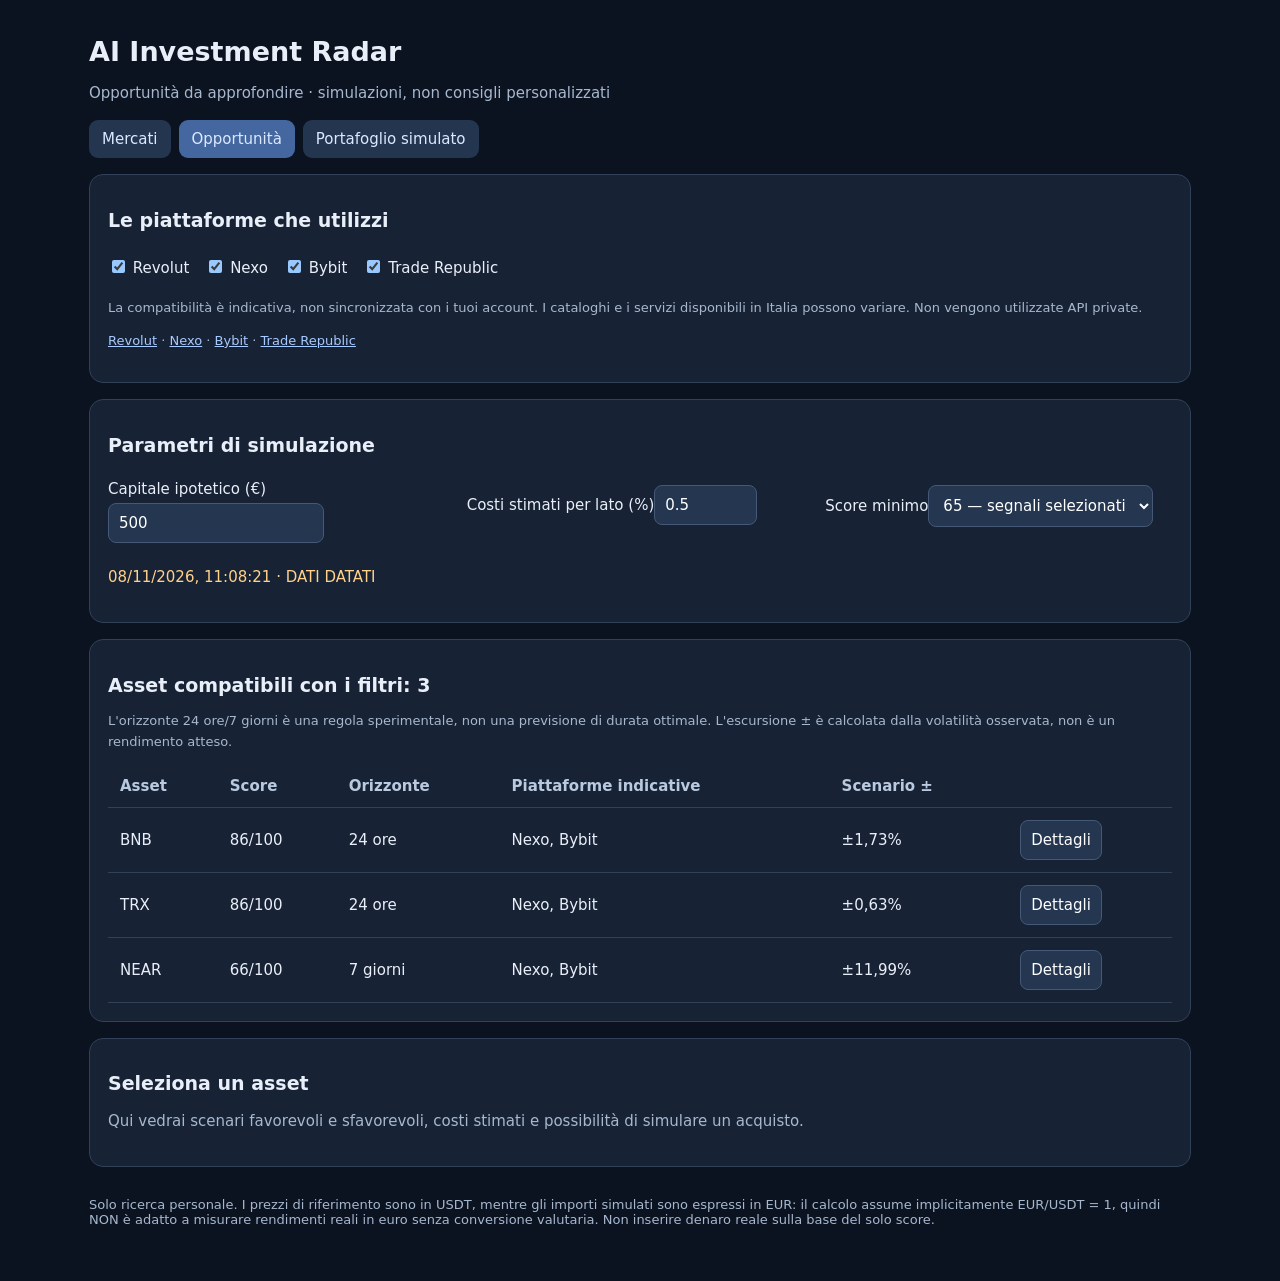
==== opportunities.html @ e4b6a7cd "Add opportunities.html for opportunity and paper trading pages" ====
<!doctype html><html lang="it"><head><meta charset="utf-8"><meta name="viewport" content="width=device-width,initial-scale=1"><meta name="theme-color" content="#101827"><title>Opportunità | AI Investment Radar</title><link rel="stylesheet" href="./app.css"></head><body><main><h1>AI Investment Radar</h1><p class="muted">Opportunità da approfondire · simulazioni, non consigli personalizzati</p><nav id="nav"></nav><section class="panel"><h2>Le piattaforme che utilizzi</h2><div id="platforms"></div><p class="note">La compatibilità è indicativa, non sincronizzata con i tuoi account. I cataloghi e i servizi disponibili in Italia possono variare. Non vengono utilizzate API private.</p><p class="note"><a href="https://help.revolut.com/it-IT/help/crypto/">Revolut</a> · <a href="https://support.nexo.com/article/supported-crypto-assets-uk">Nexo</a> · <a href="https://www.bybit.com/">Bybit</a> · <a href="https://support.traderepublic.com/it-it/1488-Welche-Crypto-kann-ich-bei-Trade-Republic-handeln">Trade Republic</a></p></section><section class="panel"><h2>Parametri di simulazione</h2><div class="grid"><label>Capitale ipotetico (€)<input id="capital" type="number" min="1" value="500" step="10"></label><label>Costi stimati per lato (%)<input id="fee" type="number" min="0" max="99" value="0.5" step="0.1"></label><label>Score minimo<select id="score"><option value="65">65 — segnali selezionati</option><option value="50">50 — includi neutri</option><option value="0">0 — tutti</option></select></label></div><p id="stamp" class="warning">Caricamento…</p></section><section class="panel"><h2>Asset compatibili con i filtri: <span id="opcount">—</span></h2><p class="note">L'orizzonte 24 ore/7 giorni è una regola sperimentale, non una previsione di durata ottimale. L'escursione ± è calcolata dalla volatilità osservata, non è un rendimento atteso.</p><div class="tablewrap"><table><thead><tr><th>Asset</th><th>Score</th><th>Orizzonte</th><th>Piattaforme indicative</th><th>Scenario ±</th><th></th></tr></thead><tbody id="opprows"></tbody></table></div></section><section class="panel" id="details"><h2>Seleziona un asset</h2><p class="muted">Qui vedrai scenari favorevoli e sfavorevoli, costi stimati e possibilità di simulare un acquisto.</p></section><p id="message" class="good"></p><footer>Solo ricerca personale. I prezzi di riferimento sono in USDT, mentre gli importi simulati sono espressi in EUR: il calcolo assume implicitamente EUR/USDT = 1, quindi NON è adatto a misurare rendimenti reali in euro senza conversione valutaria. Non inserire denaro reale sulla base del solo score.</footer></main><script src="./app.js"></script><script>initOpp()</script></body></html>
---- app.css ----
:root{color-scheme:dark}*{box-sizing:border-box}body{margin:0;background:#0b1220;color:#e9eff8;font:15px system-ui,-apple-system,sans-serif}main{max-width:1150px;margin:auto;padding:24px}h1{font-size:27px;margin:12px 0 5px}h2{font-size:19px}p{line-height:1.55}.muted{color:#a7b8ce}.panel{background:#172235;border:1px solid #304158;border-radius:14px;padding:18px;margin:16px 0}.grid{display:grid;grid-template-columns:repeat(auto-fit,minmax(210px,1fr));gap:12px}.tile{background:#203047;padding:15px;border-radius:11px}.value{font-size:22px;font-weight:700}button,input,select{background:#253650;border:1px solid #455875;border-radius:8px;color:white;padding:10px;font:inherit}button{cursor:pointer}button:disabled{opacity:.5}label{display:block;margin:8px 0}label input,label select{margin-top:5px;max-width:100%}nav{display:flex;gap:8px;flex-wrap:wrap;margin:15px 0}nav a{padding:10px 13px;border-radius:9px;background:#243550;color:#dbe9ff;text-decoration:none}nav a[aria-current=page]{background:#4467a0}a{color:#a7caff}.tablewrap{overflow:auto}table{border-collapse:collapse;width:100%}td,th{text-align:left;padding:12px;border-bottom:1px solid #304158;white-space:nowrap}th{color:#b9c9df}.good{color:#7be0b2}.bad{color:#ff9a9a}.warning{color:#ffd18a}.tag{font-size:12px;border:1px solid #64758b;border-radius:20px;padding:4px 8px}.actions{display:flex;gap:8px;flex-wrap:wrap}.note{font-size:13px;color:#a7b8ce}.result{padding:12px;background:#233650;border-radius:10px}.danger{border-left:3px solid #e79c76;padding-left:12px}footer{font-size:13px;color:#a7b8ce;margin:30px 0}.hidden{display:none}@media(max-width:600px){main{padding:14px}td,th{padding:9px}}
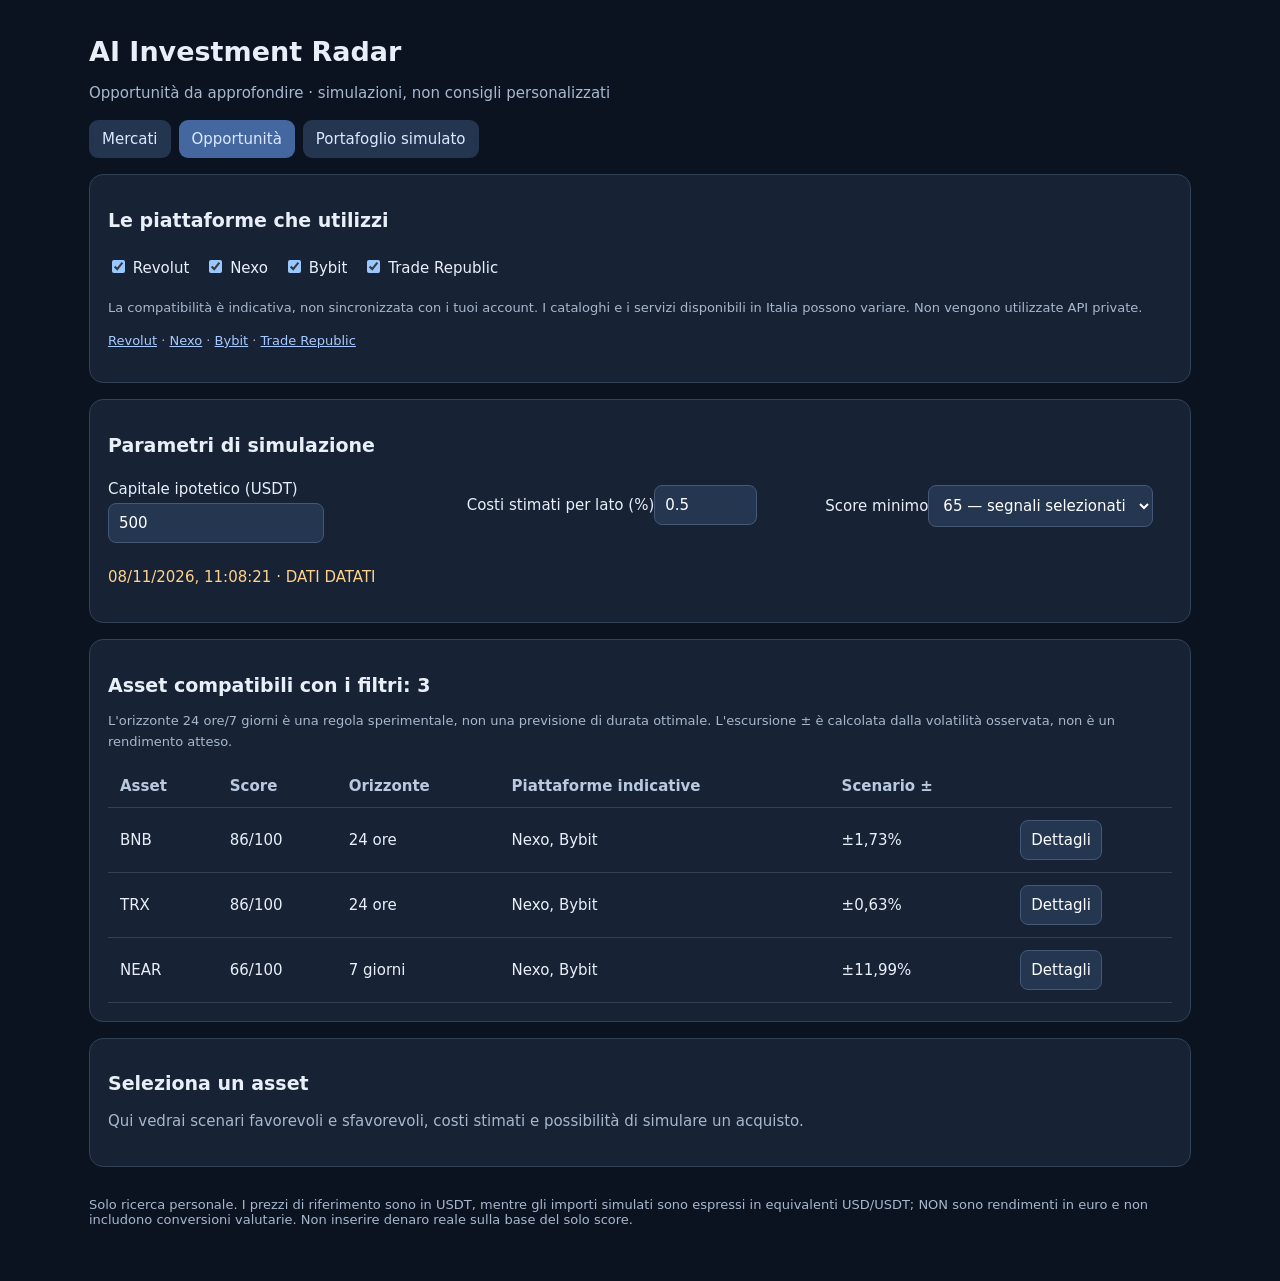
==== commit 6c81aac0: "Clarify USD-denominated simulation and currency limitations" ====
--- a/opportunities.html
+++ b/opportunities.html
@@ -1 +1 @@
-<!doctype html><html lang="it"><head><meta charset="utf-8"><meta name="viewport" content="width=device-width,initial-scale=1"><meta name="theme-color" content="#101827"><title>Opportunità | AI Investment Radar</title><link rel="stylesheet" href="./app.css"></head><body><main><h1>AI Investment Radar</h1><p class="muted">Opportunità da approfondire · simulazioni, non consigli personalizzati</p><nav id="nav"></nav><section class="panel"><h2>Le piattaforme che utilizzi</h2><div id="platforms"></div><p class="note">La compatibilità è indicativa, non sincronizzata con i tuoi account. I cataloghi e i servizi disponibili in Italia possono variare. Non vengono utilizzate API private.</p><p class="note"><a href="https://help.revolut.com/it-IT/help/crypto/">Revolut</a> · <a href="https://support.nexo.com/article/supported-crypto-assets-uk">Nexo</a> · <a href="https://www.bybit.com/">Bybit</a> · <a href="https://support.traderepublic.com/it-it/1488-Welche-Crypto-kann-ich-bei-Trade-Republic-handeln">Trade Republic</a></p></section><section class="panel"><h2>Parametri di simulazione</h2><div class="grid"><label>Capitale ipotetico (€)<input id="capital" type="number" min="1" value="500" step="10"></label><label>Costi stimati per lato (%)<input id="fee" type="number" min="0" max="99" value="0.5" step="0.1"></label><label>Score minimo<select id="score"><option value="65">65 — segnali selezionati</option><option value="50">50 — includi neutri</option><option value="0">0 — tutti</option></select></label></div><p id="stamp" class="warning">Caricamento…</p></section><section class="panel"><h2>Asset compatibili con i filtri: <span id="opcount">—</span></h2><p class="note">L'orizzonte 24 ore/7 giorni è una regola sperimentale, non una previsione di durata ottimale. L'escursione ± è calcolata dalla volatilità osservata, non è un rendimento atteso.</p><div class="tablewrap"><table><thead><tr><th>Asset</th><th>Score</th><th>Orizzonte</th><th>Piattaforme indicative</th><th>Scenario ±</th><th></th></tr></thead><tbody id="opprows"></tbody></table></div></section><section class="panel" id="details"><h2>Seleziona un asset</h2><p class="muted">Qui vedrai scenari favorevoli e sfavorevoli, costi stimati e possibilità di simulare un acquisto.</p></section><p id="message" class="good"></p><footer>Solo ricerca personale. I prezzi di riferimento sono in USDT, mentre gli importi simulati sono espressi in EUR: il calcolo assume implicitamente EUR/USDT = 1, quindi NON è adatto a misurare rendimenti reali in euro senza conversione valutaria. Non inserire denaro reale sulla base del solo score.</footer></main><script src="./app.js"></script><script>initOpp()</script></body></html>+<!doctype html><html lang="it"><head><meta charset="utf-8"><meta name="viewport" content="width=device-width,initial-scale=1"><meta name="theme-color" content="#101827"><title>Opportunità | AI Investment Radar</title><link rel="stylesheet" href="./app.css"></head><body><main><h1>AI Investment Radar</h1><p class="muted">Opportunità da approfondire · simulazioni, non consigli personalizzati</p><nav id="nav"></nav><section class="panel"><h2>Le piattaforme che utilizzi</h2><div id="platforms"></div><p class="note">La compatibilità è indicativa, non sincronizzata con i tuoi account. I cataloghi e i servizi disponibili in Italia possono variare. Non vengono utilizzate API private.</p><p class="note"><a href="https://help.revolut.com/it-IT/help/crypto/">Revolut</a> · <a href="https://support.nexo.com/article/supported-crypto-assets-uk">Nexo</a> · <a href="https://www.bybit.com/">Bybit</a> · <a href="https://support.traderepublic.com/it-it/1488-Welche-Crypto-kann-ich-bei-Trade-Republic-handeln">Trade Republic</a></p></section><section class="panel"><h2>Parametri di simulazione</h2><div class="grid"><label>Capitale ipotetico (USDT)<input id="capital" type="number" min="1" value="500" step="10"></label><label>Costi stimati per lato (%)<input id="fee" type="number" min="0" max="99" value="0.5" step="0.1"></label><label>Score minimo<select id="score"><option value="65">65 — segnali selezionati</option><option value="50">50 — includi neutri</option><option value="0">0 — tutti</option></select></label></div><p id="stamp" class="warning">Caricamento…</p></section><section class="panel"><h2>Asset compatibili con i filtri: <span id="opcount">—</span></h2><p class="note">L'orizzonte 24 ore/7 giorni è una regola sperimentale, non una previsione di durata ottimale. L'escursione ± è calcolata dalla volatilità osservata, non è un rendimento atteso.</p><div class="tablewrap"><table><thead><tr><th>Asset</th><th>Score</th><th>Orizzonte</th><th>Piattaforme indicative</th><th>Scenario ±</th><th></th></tr></thead><tbody id="opprows"></tbody></table></div></section><section class="panel" id="details"><h2>Seleziona un asset</h2><p class="muted">Qui vedrai scenari favorevoli e sfavorevoli, costi stimati e possibilità di simulare un acquisto.</p></section><p id="message" class="good"></p><footer>Solo ricerca personale. I prezzi di riferimento sono in USDT, mentre gli importi simulati sono espressi in equivalenti USD/USDT; NON sono rendimenti in euro e non includono conversioni valutarie. Non inserire denaro reale sulla base del solo score.</footer></main><script src="./app.js"></script><script>initOpp()</script></body></html>
